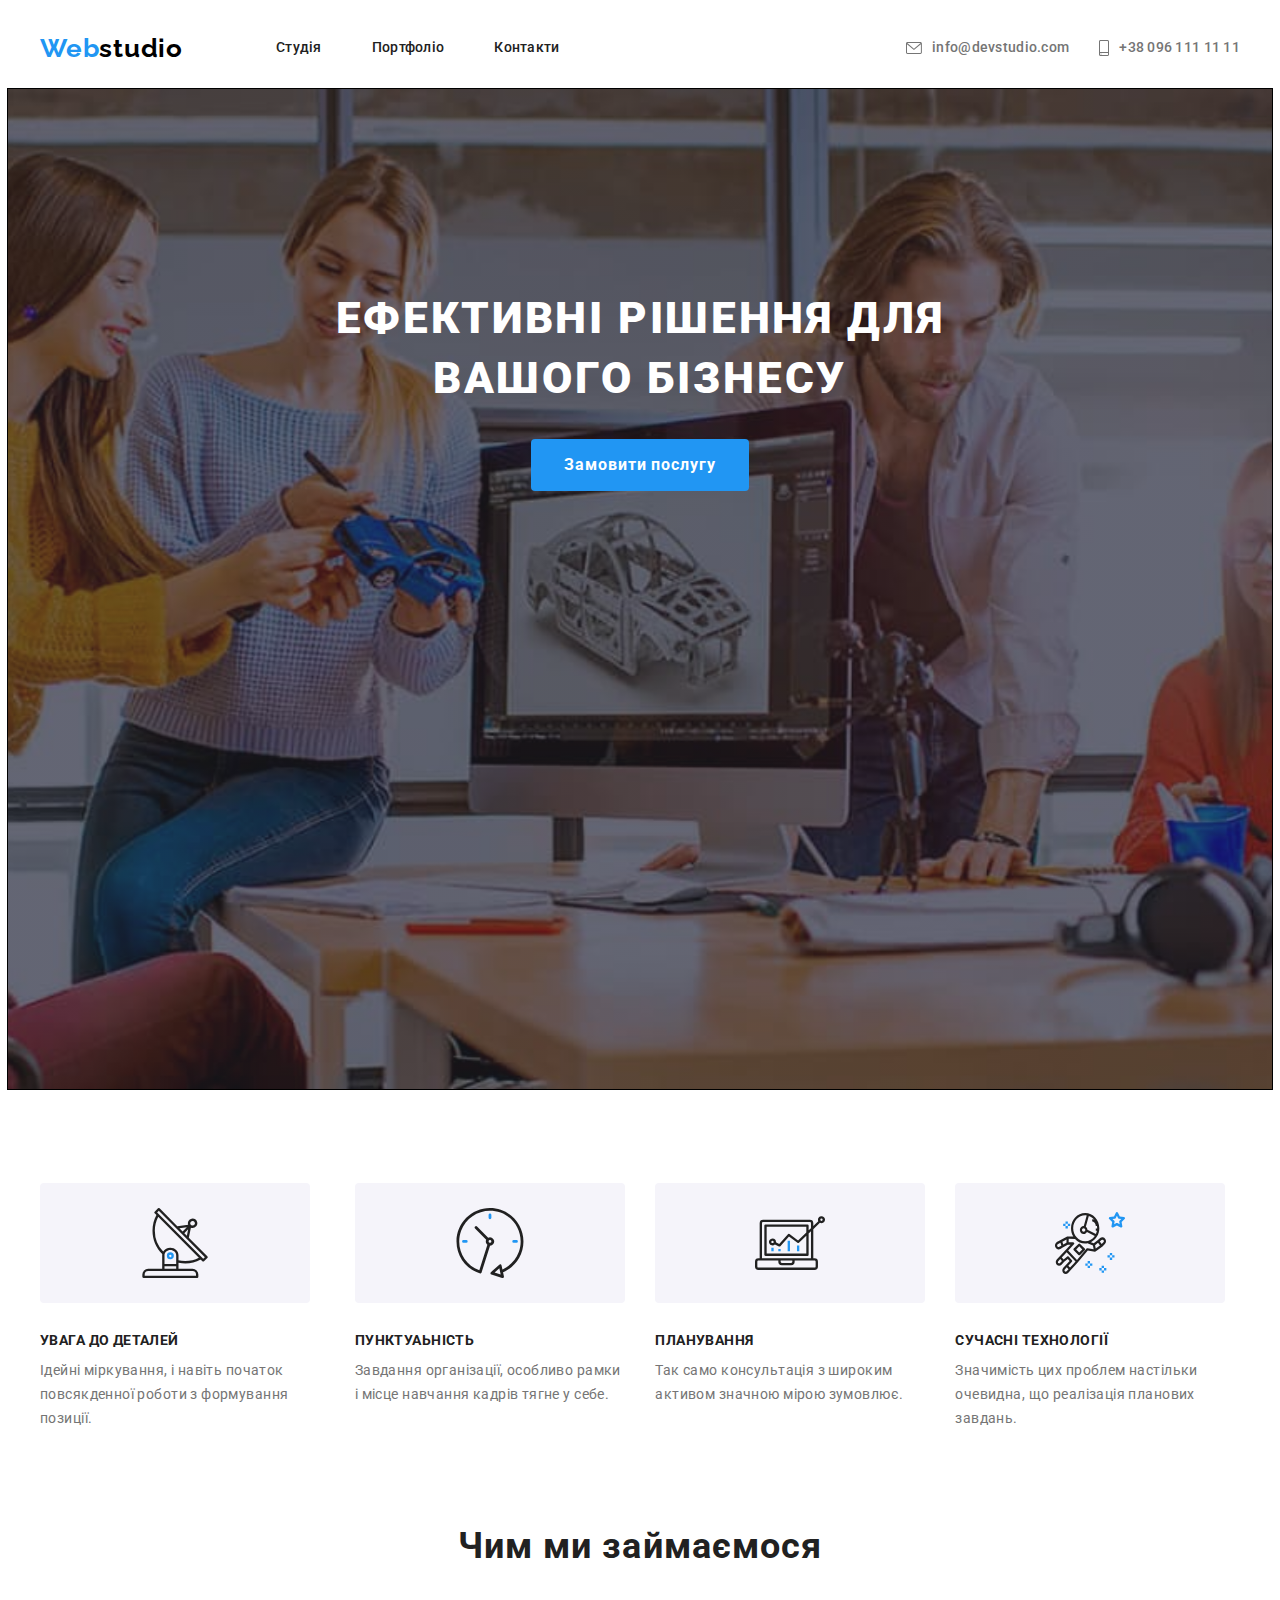
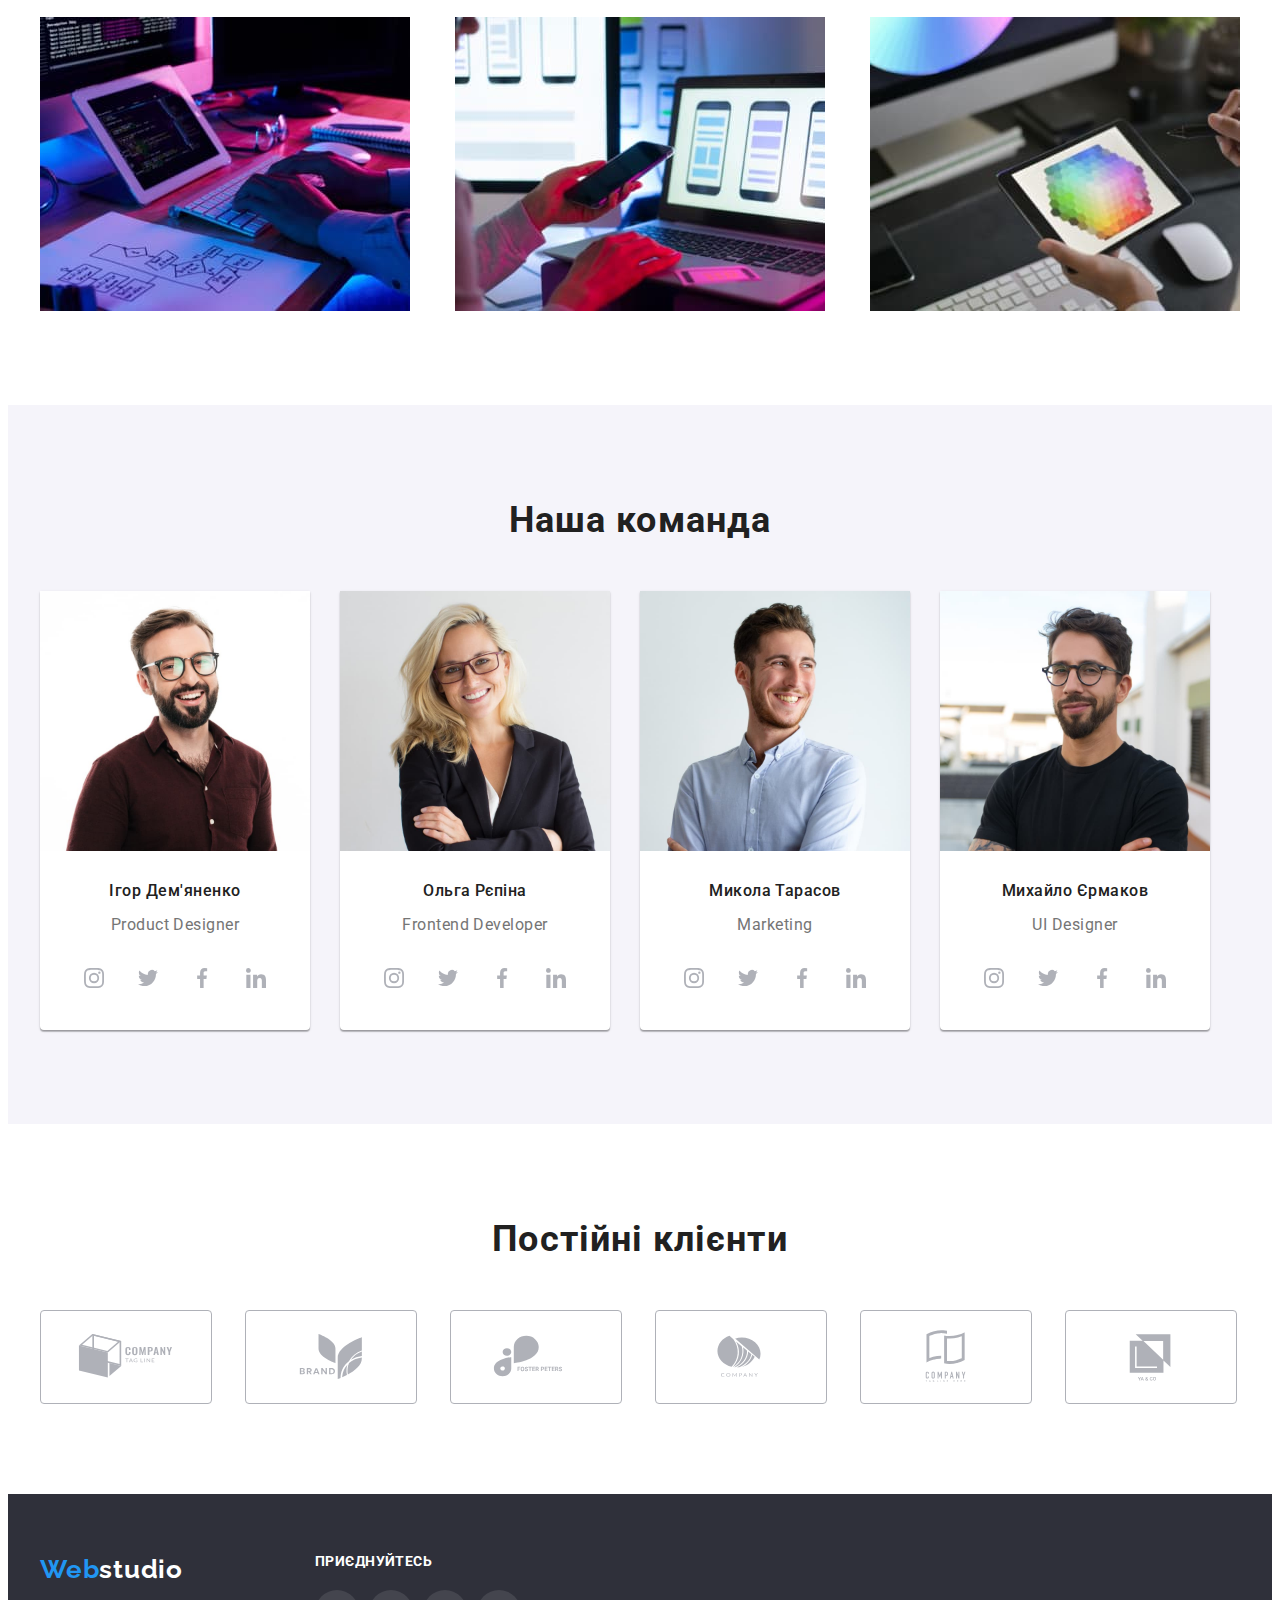
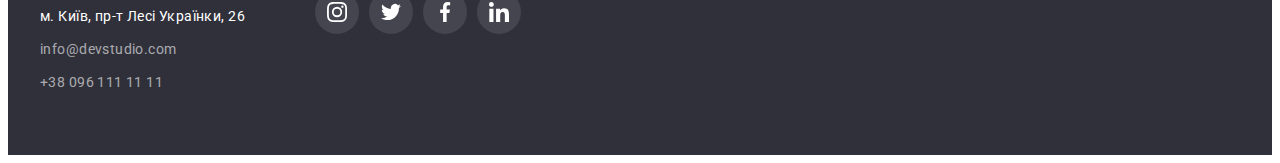
==== index.html @ 8faaefb7 "Initial commit" ====
<!DOCTYPE html>
<html lang="uk">
    <head>
        <meta charset="UTF-8" />
        <meta http-equiv="X-UA-Compatible" content="IE=edge" />
        <meta name="viewport" content="width=device-width, initial-scale=1.0" />
        <link href="https://fonts.googleapis.com/css2?family=Raleway:wght@700&family=Roboto:wght@400;500;700;900&display=swap" rel="stylesheet">
        <title>Document</title>
        <link rel="stylesheet" href="https://cdnjs.cloudflare.com/ajax/libs/modern-normalize/1.1.0/modern-normalize.min.css" 
        integrity="sha512-wpPYUAdjBVSE4KJnH1VR1HeZfpl1ub8YT/NKx4PuQ5NmX2tKuGu6U/JRp5y+Y8XG2tV+wKQpNHVUX03MfMFn9Q==" 
        crossorigin="anonymous" 
        referrerpolicy="no-referrer" />
        <link rel="stylesheet" href="./css/styles.css">
    </head>
    <body>
        <header class="top">
            <div class="container main-nav">
                <nav class="nav-main">
                    <a class="logo link" href="./index.html">Web<span class="logo-top">studio</span></a>
                    <ul class="top-nav list">
                        <li class="item">
                            <a class="nav-studio link" href="./index.html">Студія</a>
                        </li>
                        <li class="item">
                            <a class="nav-portfolio link" href="./portfolio.html">Портфоліо</a>
                        </li>
                        <li class="item">
                            <a class="nav-contact link" href="#">Контакти</a>
                        </li>
                    </ul>
                </nav>
                <ul class="top-auth list">
                    <li class="auth-item item">
                        <a class="auth-mt link" href="mailto:info@devstudio.com">
                            <svg
                                ViewBox="0 0 43 32"
                                width="16" height="12"
                                class="auth-icon-mail">
                                <use href="./images/icons.svg#icon-envelope"></use>
                            </svg>
                            info@devstudio.com
                        </a>
                    </li>
                    <li class="auth-item item">
                        <a class="auth-mt link" href="tel:+380961111111">
                            <svg
                                ViewBox="0 0 20 32"
                                width="16" height="12"
                                class="auth-icon-tel">
                                <use href="./images/icons.svg#icon-smartphone"></use>
                            </svg>
                            +38 096 111 11 11
                        </a>
                    </li>
                </ul>
            </div>
        </header>
        <main>
            <section class="hero">
                <h1 class="hero-title">Ефективні рішення для <br />вашого бізнесу</h1>
                <button class="button" type="button" cursor="pointer">Замовити послугу</button>
            </section>
            <section class="section section-features">
                <div class="container">
                    <h2 class="section-title visually-hidden">Наші переваги</h2>
                    <ul class="features list">
                        <li class="item">
                            <div class="features-container">
                                <svg class="features-icon">
                                    <use href="./images/icons.svg#icon-antenna-1" width="70" height="70"></use>
                                </svg>
                            </div>
                            <h3 class="features-title title">Увага до деталей</h3>
                            <p class="text">
                            Ідейні міркування, і навіть початок повсякденної роботи з формування
                            позиції.
                            </p>
                        </li>
                        <li class="item">
                            <div class="features-container">
                                <svg class="features-icon">
                                    <use href="./images/icons.svg#icon-clock-1" width="70" height="70"></use>
                                </svg>
                            </div>
                            <h3 class="features-title title">Пунктуаьність</h3>
                            <p class="text">
                            Завдання організації, особливо рамки і місце навчання кадрів тягне у
                            себе.
                            </p>
                        </li>
                        <li class="item">
                            <div class="features-container">
                                <svg class="features-icon">
                                    <use href="./images/icons.svg#icon-diagram-1" width="70" height="70"></use>
                                </svg>
                            </div>
                            <h3 class="features-title title">Планування</h3>
                            <p class="text">Так само консультація з широким активом значною мірою зумовлює.</p>
                        </li>
                        <li class="item">
                            <div class="features-container">
                                <svg class="features-icon">
                                    <use href="./images/icons.svg#icon-astronaut-1" width="70" height="70"></use>
                                </svg>
                            </div>
                            <h3 class="features-title title">Сучасні технології</h3>
                            <p class="text">
                            Значимість цих проблем настільки очевидна, що реалізація планових
                            завдань.
                            </p>
                        </li>
                    </ul>
                </div>
            </section>
            <section class="section">
                <div class="container">
                    <h2 class="section-title centered">Чим ми займаємося</h2>
                    <ul class="work-list list">
                        <li class="item">
                            <img src="./images/workprogramming.jpg" alt="фото роботи за комп'ютером з кодом" width="370" />
                        </li>
                        <li class="item">
                            <img src="./images/workstyles.jpg" alt="фото роботи за комп'ютером зі стилями " width="370" />
                        </li>
                        <li class="item">
                            <img src="./images/workcolor.jpg" alt="фото роботи за комп'ютером з кольором" width="370" />
                        </li>
                    </ul>
                </div>
            </section>
            <section class="section our-team">
                <div class="container">
                <h2 class="section-title centered">Наша команда</h2>
                
                    <ul class="team list">
                        <li class="team-item">
                            <img src="./images/demianenko.jpg" alt="фото Ігор Дем'яненко дизайнер продукту" width="270" />
                            <h3 class="team-title title">Ігор Дем'яненко</h3>
                            <p class="text">Product Designer</p>
                            <ul class="team-soial list">
                                <li class="soial-item item">
                                    <a class="link-team" href="#" target="_blank" rel="noopener noreferrer nofollow">
                                        <svg
                                            ViewBox="0 0 32 32"
                                            width="20" height="20"
                                            class="team-icon">
                                            <use href="./images/icons.svg#icon-instagram-2"></use>
                                        </svg>
                                    </a>
                                </li>
                                <li class="soial-item item">
                                    <a class="link-team" href="#" target="_blank" rel="noopener noreferrer nofollow">
                                        <svg 
                                            ViewBox="0 0 32 32"
                                            width="20" height="20"
                                            class="team-icon">
                                            <use href="./images/icons.svg#icon-twitter-1" ></use>
                                        </svg>
                                    </a>
                                </li>
                                <li class="soial-item item">
                                    <a class="link-team" href="#" target="_blank" rel="noopener noreferrer nofollow">
                                        <svg 
                                            ViewBox="0 0 32 32"
                                            width="20" height="20"
                                            class="team-icon">
                                            <use href="./images/icons.svg#icon-facebook-1"></use>
                                        </svg>
                                    </a>
                                </li>
                                <li class="soial-item item">
                                    <a class="link-team" href="#" target="_blank" rel="noopener noreferrer nofollow">
                                        <svg 
                                            ViewBox="0 0 32 32"
                                            width="20" height="20"
                                            class="team-icon">
                                            <use href="./images/icons.svg#icon-linkedin-1"></use>
                                        </svg>
                                    </a>
                                </li>
                            </ul>
                        </li>
                        <li class="team-item">
                            <img src="./images/repina.jpg" alt="фото Ольга Рєпіна 
                                    фронтeнт розробник" width="270" />
                            <h3 class="team-title title">Ольга Рєпіна</h3>
                            <p class="text">Frontend Developer</p>
                            <ul class="team-soial list">
                                <li class="soial-item item">
                                    <a class="link-team" href="#" target="_blank" rel="noopener noreferrer nofollow">
                                        <svg
                                            ViewBox="0 0 32 32"
                                            width="20" height="20"
                                            class="team-icon">
                                            <use href="./images/icons.svg#icon-instagram-2"></use>
                                        </svg>
                                    </a>
                                </li>
                                <li class="soial-item item">
                                    <a class="link-team" href="#" target="_blank" rel="noopener noreferrer nofollow">
                                        <svg 
                                            ViewBox="0 0 32 32"
                                            width="20" height="20"
                                            class="team-icon">
                                            <use href="./images/icons.svg#icon-twitter-1" ></use>
                                        </svg>
                                    </a>
                                </li>
                                <li class="soial-item item">
                                    <a class="link-team" href="#" target="_blank" rel="noopener noreferrer nofollow">
                                        <svg 
                                            ViewBox="0 0 32 32"
                                            width="20" height="20"
                                            class="team-icon">
                                            <use href="./images/icons.svg#icon-facebook-1"></use>
                                        </svg>
                                    </a>
                                </li>
                                <li class="soial-item item">
                                    <a class="link-team" href="#" target="_blank" rel="noopener noreferrer nofollow">
                                        <svg 
                                            ViewBox="0 0 32 32"
                                            width="20" height="20"
                                            class="team-icon">
                                            <use href="./images/icons.svg#icon-linkedin-1"></use>
                                        </svg>
                                    </a>
                                </li>
                            </ul>
                        </li>
                        <li class="team-item">
                            <img src="./images/tarasov.jpg" alt="фото Микола Тарасов маркетолог" width="270" />
                            <h3 class="team-title title">Микола Тарасов</h3>
                            <p class="text">Marketing</p>
                            <ul class="team-soial list">
                                <li class="soial-item item">
                                    <a class="link-team" href="#" target="_blank" rel="noopener noreferrer nofollow">
                                        <svg
                                            ViewBox="0 0 32 32"
                                            width="20" height="20"
                                            class="team-icon">
                                            <use href="./images/icons.svg#icon-instagram-2"></use>
                                        </svg>
                                    </a>
                                </li>
                                <li class="soial-item item">
                                    <a class="link-team" href="#" target="_blank" rel="noopener noreferrer nofollow">
                                        <svg 
                                            ViewBox="0 0 32 32"
                                            width="20" height="20"
                                            class="team-icon">
                                            <use href="./images/icons.svg#icon-twitter-1" ></use>
                                        </svg>
                                    </a>
                                </li>
                                <li class="soial-item item">
                                    <a class="link-team" href="#" target="_blank" rel="noopener noreferrer nofollow">
                                        <svg 
                                            ViewBox="0 0 32 32"
                                            width="20" height="20"
                                            class="team-icon">
                                            <use href="./images/icons.svg#icon-facebook-1"></use>
                                        </svg>
                                    </a>
                                </li>
                                <li class="soial-item item">
                                    <a class="link-team" href="#" target="_blank" rel="noopener noreferrer nofollow">
                                        <svg 
                                            ViewBox="0 0 32 32"
                                            width="20" height="20"
                                            class="team-icon">
                                            <use href="./images/icons.svg#icon-linkedin-1"></use>
                                        </svg>
                                    </a>
                                </li>
                            </ul>
                        </li>
                        <li class="team-item">
                            <img src="./images/ermakov.jpg" alt="фото Михайло Єрмаков дизайнер інтерфейсу" width="270" />
                            <h3 class="team-title title">Михайло Єрмаков</h3>
                            <p class="text">UI Designer</p>
                            <ul class="team-soial list">
                                <li class="soial-item item">
                                    <a class="link-team" href="#" target="_blank" rel="noopener noreferrer nofollow">
                                        <svg
                                            ViewBox="0 0 32 32"
                                            width="20" height="20"
                                            class="team-icon">
                                            <use href="./images/icons.svg#icon-instagram-2"></use>
                                        </svg>
                                    </a>
                                </li>
                                <li class="soial-item item">
                                    <a class="link-team" href="#" target="_blank" rel="noopener noreferrer nofollow">
                                        <svg 
                                            ViewBox="0 0 32 32"
                                            width="20" height="20"
                                            class="team-icon">
                                            <use href="./images/icons.svg#icon-twitter-1" ></use>
                                        </svg>
                                    </a>
                                </li>
                                <li class="soial-item item">
                                    <a class="link-team" href="#" target="_blank" rel="noopener noreferrer nofollow">
                                        <svg 
                                            ViewBox="0 0 32 32"
                                            width="20" height="20"
                                            class="team-icon">
                                            <use href="./images/icons.svg#icon-facebook-1"></use>
                                        </svg>
                                    </a>
                                </li>
                                <li class="soial-item item">
                                    <a class="link-team" href="#" target="_blank" rel="noopener noreferrer nofollow">
                                        <svg 
                                            ViewBox="0 0 32 32"
                                            width="20" height="20"
                                            class="team-icon">
                                            <use href="./images/icons.svg#icon-linkedin-1"></use>
                                        </svg>
                                    </a>
                                </li>
                            </ul>
                        </li>
                    </ul>
                </div>
            </section>
            <section class="section">
                <div class="container">
                    <h2 class="section-title centered">Постійні клієнти</h2>
                    <ul class="client list">
                        <li class="client-item item">
                            <a class="link-client" href="#" target="_blank" rel="noopener noreferrer nofollow">
                                <svg class="link-icon">
                                    <use href="./images/icons.svg#icon-Logo"     width="106" height="60"></use>
                                </svg>
                            </a>
                        </li>
                        <li class="client-item item">
                            <a class="link-client" href="#" target="_blank" rel="noopener noreferrer nofollow">
                                <svg class="link-icon">
                                    <use href="./images/icons.svg#icon-Logo-1" width="106" height="60"></use>
                                </svg>
                            </a>
                        </li>
                        <li class="client-item item">
                            <a class="link-client" href="#" target="_blank" rel="noopener noreferrer nofollow">
                                <svg class="link-icon">
                                    <use href="./images/icons.svg#icon-Logo-2" width="106" height="60"></use>
                                </svg>
                            </a>
                        </li>
                        <li class="client-item item">
                            <a class="link-client" href="#" target="_blank" rel="noopener noreferrer nofollow">
                                <svg class="link-icon">
                                    <use href="./images/icons.svg#icon-Logo-3" width="106" height="60"></use>
                                </svg>
                            </a>
                        </li>
                        <li class="client-item item">
                            <a class="link-client" href="#" target="_blank" rel="noopener noreferrer nofollow">
                                <svg class="link-icon">
                                    <use href="./images/icons.svg#icon-Logo-4" width="106" height="60"></use>
                                </svg>
                            </a>
                        </li>
                        <li class="client-item item">
                            <a class="link-client" href="#" target="_blank" rel="noopener noreferrer nofollow">
                                <svg class="link-icon">
                                    <use href="./images/icons.svg#icon-Logo-5" width="106" height="60"></use>
                                </svg>
                            </a>
                        </li>
                    </ul>
                </div>
            </section>
        </main>
        <footer class="bottom">
            <div class="container footer">
                <div class="bottom-container">
                <a class="logo link" href="./index.html">Web<span class="logo-bottom">studio</span></a>
                <address  class="bottom-adres">
                    <ul class="bottom-list list">
                        <li class="bottom-item">
                        <a class="bottom-adress link" href="https://goo.gl/maps/CPtrU1FHBa2aNyZL9" target="_blank" rel="noopener noreferrer nofollow">м. Київ, пр-т Лесі Українки, 26</a>
                        </li>
                        <li class="bottom-item">
                        <a class="bottom-mail link" href="mailto:info@devstudio.com">info@devstudio.com</a>
                        </li>
                        <li class="bottom-item">
                        <a class="bottom-tel link" href="tel:+380961111111">+38 096 111 11 11</a>
                        </li>
                    </ul>
                </address>
                </div>
                <div class="social-container">
                    <h2 class="bottom-title">приєднуйтесь</h2>
                    <ul class="bottom-social-list list">
                        <li class="bottom-social-item item">
                            <a class="bottom-link-team" href="#" target="_blank" rel="noopener noreferrer nofollow">
                                <svg 
                                    ViewBox="0 0 32 32"
                                    width="20" height="20"
                                    class="bottom-team-icon">
                                    <use href="./images/icons.svg#icon-instagram-2"></use>
                                </svg>
                            </a>
                        </li>
                        <li class="bottom-social-item item">
                            <a class="bottom-link-team" href="#" target="_blank" rel="noopener noreferrer nofollow">
                                <svg 
                                    ViewBox="0 0 32 32"
                                    width="20" height="20"
                                    class="bottom-team-icon">
                                    <use href="./images/icons.svg#icon-twitter-1"></use>
                                </svg>
                            </a>
                        </li>
                        <li class="bottom-social-item item">
                            <a class="bottom-link-team" href="#" target="_blank" rel="noopener noreferrer nofollow">
                                <svg 
                                    ViewBox="0 0 32 32"
                                    width="20" height="20"
                                    class="bottom-team-icon">
                                    <use href="./images/icons.svg#icon-facebook-1"></use>
                                </svg>
                            </a>
                        </li>
                        <li class="bottom-social-item item">
                            <a class="bottom-link-team" href="#" target="_blank" rel="noopener noreferrer nofollow">
                                <svg
                                    ViewBox="0 0 32 32"
                                    width="20" height="20"
                                    class="bottom-team-icon">
                                    <use href="./images/icons.svg#icon-linkedin-1" ></use>
                                </svg>
                            </a>
                        </li>
                    </ul>
                </div>
            </div>
        </footer>
    </body>
</html>


<!-- status bar -->
---- css/styles.css ----
/* кольори 

колір <h2> - #212121
колір <p> - #757575

колір webstudio та адреса - #000000
колір hero - #FFFFFF

колір hover - #2196F3

колір пошти та тел підвалу - rgba(255, 255, 255, 0.6); */

:root {
    --primary-text-color: #212121;
    --title-text-color: #757575;
    --hero-text-color: #ffffff;
    --webstudio-text-color: #000000;
    --accent-color: #2196F3;
    --background-color: #ffffff;
    --accent-background-color: #2196F3;
    --post-tel-color: rgba(255, 255, 255, 0.6);
    --background-button-color: #F5F4FA;
    --background-footer: #2F303A;
    --icon-color: #afb1b8;
}

p,
h1,
h2,
h3,
h4,
h5,
h6 {
    margin: 0;
}
ul,
ol {
    margin: 0;
    padding-left: 0;
}
button {
    cursor: pointer;
}
address {
    font-style: normal;
}
img {
    display: block;
    max-width: 100%;
    height: auto;

}

body {
    position: relative;

    font-family: "Roboto";

    background: var(--background-color);
    color: var(--title-text-color);
}

.visually-hidden {
    position: absolute;
    width: 1px;
    height: 1px;
    margin: -1px;
    border: 0;
    padding: 0;
    
    white-space: nowrap;
    clip-path: inset(100%);
    clip: rect(0 0 0 0);
    overflow: hidden;
}

.link {
    text-decoration: none;
}

.list {
    list-style: none;
}

.item {
    list-style: none;
}

.title {
    margin-bottom: 10px;
}

.centered {
    text-align: center;
}

/* --- Header --- */

.top {
    border-bottom: 1px solid #ECECEC;
}

.container {
    width: 1200px;
    padding-left: 15px;
    padding-right: 15px;
    
    margin: 0 auto;
}

.nav-main {
    display: flex;
    align-items: center;
}
.main-nav {
    display: flex;
    align-items: center;
    padding-top: 0;
    padding-bottom: 0;
}

/* --- логотип --- */

.logo {
    font-family: 'Raleway';
    font-weight: 700;
    font-size: 26px;
    line-height: 1.19;
    letter-spacing: 0.03em;

    color: var(--accent-color);
}
.logo-top {
    color: var(--webstudio-text-color);
}

.logo:hover, .logo:focus,
.logo-top:hover, .logo-top:focus
{
    color: var(--accent-color);
}

/* --- навігація --- */

.top-nav {
    display: flex;
    margin-left: 93px;
}
/* навігація */
.top-nav .link {
    display: block;
    padding-top: 32px;
    padding-bottom: 32px;
}

.top-nav .item:not(:last-child) {
    margin-right: 50px;
}

.nav-studio {
    
    font-weight: 500;
    font-size: 14px;
    line-height: 1.14;
    letter-spacing: 0.02em;

    color: var(--primary-text-color);
}

.nav-portfolio {

    font-weight: 500;
    font-size: 14px;
    line-height: 1.14;
    letter-spacing: 0.02em;

    color: var(--primary-text-color);
}

.nav-contact {

    font-weight: 500;
    font-size: 14px;
    line-height: 1.14;
    letter-spacing: 0.02em;

    color: var(--primary-text-color);
    }


    .nav-studio:hover,
    .nav-portfolio:hover,
    .nav-contact:hover,
    .nav-studio:focus,
    .nav-portfolio:focus,
    .nav-contact:focus
{
    color: var(--accent-color);
}

/* --- контакти --- */

.top-auth {
    display: flex;
    justify-items: baseline;
    align-items: center;
    margin-left: auto;
    font-weight: 500;
    font-size: 14px;
    line-height: 1.14;
    letter-spacing: 0.02em;
    }
.top-auth .item+.item {
    margin-left: 30px;
}



.auth-item {
    display: flex;
    align-items: center;
    justify-content: center;

    font-weight: 500;
    font-size: 14px;
    line-height: 1.14;
    letter-spacing: 0.02em;

    color:var(--title-text-color);
}

.auth-icon-mail {
    width: 16px;
    height: 12px;

    margin-right: 10px;
    fill: var(--title-text-color);
    color: var(--title-text-color);
}

.auth-icon-tel {
    width: 10px;
    height: 16px;

    margin-right: 10px;
    fill: var(--title-text-color);
}

.auth-mt {
    display: flex;
    align-items: center;
    justify-content: center;
    padding-top: 32px;
    padding-bottom: 32px;

    font-weight: 500;
    font-size: 14px;
    line-height: 1.14;
    letter-spacing: 0.02em;

    color:var(--title-text-color);
    }

.auth-mt:hover,
.auth-mt:focus{
    color: var(--accent-color);
} 

.auth-mt:hover .auth-icon-mail,
.auth-mt:focus .auth-icon-mail,
.auth-mt:hover .auth-icon-tel,
.auth-mt:focus .auth-icon-tel{
    fill: var(--accent-color);
}

/* --- герой --- */

.hero {
    text-align: center;
    padding-top: 200px;
    padding-bottom: 200px;

    max-width: 1600px;
    height: 600px;
    margin-left: auto;
    margin-right: auto;
    outline: 1px solid black;
    background-image: linear-gradient(
        to right,
        rgba(47, 48, 58, 0.4),
        rgba(47, 48, 58, 0.4)
        ),
    url(../images/hero.jpg);
    background-repeat: no-repeat;
    background-position: center;
    background-size: cover;
    background-color: #C4C4C4;
}

.hero-title {

    font-weight: 900;
    font-size: 44px;
    line-height: 1.36;
    letter-spacing: 0.06em;

    color: var(--hero-text-color);

    text-transform: uppercase;
    margin-bottom: 30px;

}

.button {

    font-family: "Roboto";
    font-weight: 700;
    font-size: 16px;
    line-height: 1.88;
    letter-spacing: 0.06em;

    color: var(--hero-text-color);
    background: var(--accent-background-color);

    display: inline-block;
    border-radius: 4px;
    padding: 10px 32px;
    min-width: 216px;
    text-align: center;
    border: 1px solid transparent;

    cursor: pointer;

}

.button:hover, .button:focus {

    background: var(--accent-background-color);
}

/* --- секції --- */

.section {
    padding-top: 94px;
    padding-bottom: 94px;
    margin: 0 auto;
}

.section-features {
    padding-top: 94px;
    padding-bottom: 0px;
}

.section-title {
    font-weight: 700;
    font-size: 36px;
    line-height: 1.17;
    letter-spacing: 0.03em;
    
    color: var(--primary-text-color);
    margin-bottom: 50px;
}

/* --- наші переваги --- */

.features {

    list-style: none;
    display: flex;
}

.features .item + .item {
    margin-left: 30px;
    }


.features-container {
    display: flex;
    align-items: center;
    justify-content: center;
    background: var(--background-button-color);
    border-radius: 4px;
    width: 270px;
    height: 120px;
    margin-bottom: 30px;
}

.features-icon {
    width: 70px;
    height: 70px;
}

.features-title {

    font-weight: 700;
    font-size: 14px;
    line-height: 1.14;
    letter-spacing: 0.03em;
    text-transform: uppercase;
    
    color: var(--primary-text-color);

    margin-bottom: 10px;
}

.item > .text {
    font-size: 14px;
    line-height: 1.71;
    letter-spacing: 0.03em;
}


/* --- чим займаємось --- */

.work-list {

    list-style: none;
    display: flex;
    justify-content: space-between;
}

/* --- наша команда --- */

.our-team {
    background: var(--background-button-color);

}

.team {

    list-style: none;
    display: flex;
}

.team > .team-item + .team-item {
    margin-left: 30px;
}


.team-item {
    background: var(--background-color);
    padding-bottom: 30px;
    width: 270px;
    text-align: center;
    box-shadow: 0px 1px 3px rgba(0, 0, 0, 0.12), 0px 1px 1px rgba(0, 0, 0, 0.14), 0px 2px 1px rgba(0, 0, 0, 0.2);
    border-radius: 0px 0px 4px 4px;
}



.team-title {

    font-weight: 500;
    font-size: 16px;
    line-height: 1.19;
    letter-spacing: 0.03em;

    color: var(--primary-text-color);

    margin-top: 30px;
    
}

.team-item > .text {
    font-size: 16px;
    line-height: 1.88;
    letter-spacing: 0.03em;
}

.team-soial {
    display: flex;
    justify-content: center;
    gap: 10px;
    margin-top: 16px;
}

.soial-item {
    width: 44px;
    height: 44px;
}

.link-team {
    display: flex;
    align-items: center;
    justify-content: center;
    width: 100%;
    height: 100%;
    border-radius: 50%;
    background-color: var(--background-color);
    fill: var(--icon-color);
}

.link-team:hover,
.link-team:focus {
    background-color: var(--accent-background-color);
    fill: var(--hero-text-color);
}

.team-icon {
    width: 20px;
    height: 20px;
}

/* --- постійні клієнти --- */

.client {
    display: flex;
    gap: 30px;
}

.client-item {
    width: calc((100% - 150px) / 6);
    height: 90px;
}

.link-icon {
    fill: #AFB1B8;
    width: 106px; 
    height: 60px;    
}

.link-client {
    display: flex;
    align-items: center;
    justify-content: center;
    
    border: 1px solid #AFB1B8;
    border-radius: 4px;
    width: 170px;
    height: 92px;
}

.link-client:hover,
.link-client:focus {
    border: 1px solid var(--accent-background-color);
    border-radius: 4px;
}

.link-client:hover .link-icon,
.link-client:focus .link-icon {
    fill: var(--accent-color);
}


/* --- footer --- */


.bottom {
    padding-top: 60px;
    padding-bottom: 60px;
    background: var(--background-footer);
}
/* ---логотип--- */


.logo-bottom {
    display: inline-block;
    margin-bottom: 20px;
    color: var(--hero-text-color);
}

.logo > .link-bottom {
    display: inline-block;
    margin-bottom: 20px;
    font-family: 'Raleway';
    font-weight: 700;
    font-size: 26px;
    line-height: 1.19;
    letter-spacing: 0.03em;

    color: var(--accent-color);
}

.logo-bottom:hover, .logo-bottom:focus 
{
    color: var(--accent-color);
}

.bottom-list {
    display: block;
    list-style: none;

    font-weight: 400;
    font-size: 14px;
    line-height: 1.71;
    letter-spacing: 0.03em;
}

.bottom-list .bottom-item + .bottom-item {
    margin-top: 9px;
}

.bottom-adress {
    color: var(--hero-text-color);
}

.bottom-adress:hover, .bottom-adress:focus 
{
    color: var(--accent-color);
}

.bottom-mail {
    color: var(--post-tel-color);
}

.bottom-mail:hover, .bottom-mail:focus 
{
    color: var(--accent-color);
}


.bottom-tel {
    color: var(--post-tel-color);
}

.bottom-tel:hover, .bottom-tel:focus 
{
    color: var(--accent-color);
}

.footer {
    display: flex;
    padding-top: 0;
    padding-bottom: 0;
}

.social-container {
    margin-left: 70px;
}

.bottom-title {
    font-weight: 700;
    font-size: 14px;
    line-height: 1.14;
    letter-spacing: 0.03em;
    text-transform: uppercase;
    color: var(--hero-text-color);
}

.bottom-social-list {
    display: flex;
    gap: 10px;
    margin-top: 20px
}

.bottom-social-item {
    width: 44px;
    height: 44px;
}

.bottom-link-team {
    display: flex;
    align-items: center;
    justify-content: center;
    
    width: 100%;
    height: 100%;
    background: rgba(255, 255, 255, 0.1);
    border-radius: 50%;
    fill: var(--hero-text-color);
}

.bottom-link-team:hover, .bottom-link-team:focus {
    background-color: var(--accent-background-color);
}



/* !--- поротфоліо --- інша сторінка --- */

/* --- фільтр --- */

.btn-list {
    display: flex;
    align-items: center;
    justify-content: center;

    margin-bottom: 50px;
}

.btn-list .item + .item {
    margin-left: 8px;
}

.btn-list {
    list-style: none;
}

.btn-link {
    padding: 6px 22px;
    text-align: center;
    border: 1px solid transparent;
    border-radius: 4px;

    font-weight: 500;
    font-size: 16px;
    line-height: 1.63;
    letter-spacing: 0.03em;
    
    color: var(--primary-text-color);
    background: var(--background-button-color);
}

.btn-link:hover, .btn-link:focus
{
    color: var(--hero-text-color);
    background: var(--accent-background-color);
    /* padding: 6px 25px; */
    box-shadow: 0px 3px 1px rgba(0, 0, 0, 0.1), 0px 1px 2px rgba(0, 0, 0, 0.08), 0px 2px 2px rgba(0, 0, 0, 0.12);
border-radius: 4px;
}

/* --- галерея --- */

.gallery-container {
    padding: 20px 24px;
}

.gallery-title {
    margin-bottom: 4px;
    font-weight: 700;
    font-size: 18px;
    line-height: 2;
    letter-spacing: 0.06em;

    color: var(--primary-text-color);
}

.texte {
    font-weight: 400;
    font-size: 16px;
    line-height: 1.88;
    letter-spacing: 0.03em;
}

.gallery-list {
    
    list-style: none;
    display: flex;
    flex-wrap: wrap;
    gap: 30px;
}

.gallery-list .item {
    width: 370px;

    /* flex-basis: calc((100%-60px)/3); */
    

    /* margin-right: 0px; */
    /* padding: 0px; */
    border: 1px solid #EEEEEE;
}
/* .gallery-list .item:nth-child(3n) { 
    margin-right: 0;
}
*/

.gallery-list .item:hover, .gallery-list .item:focus {
background: var(--background-color);
border: 1px solid #EEEEEE;
box-shadow: 0px 1px 1px rgba(0, 0, 0, 0.12), 0px 4px 4px rgba(0, 0, 0, 0.06), 1px 4px 6px rgba(0, 0, 0, 0.16);
}




/*  live server   */
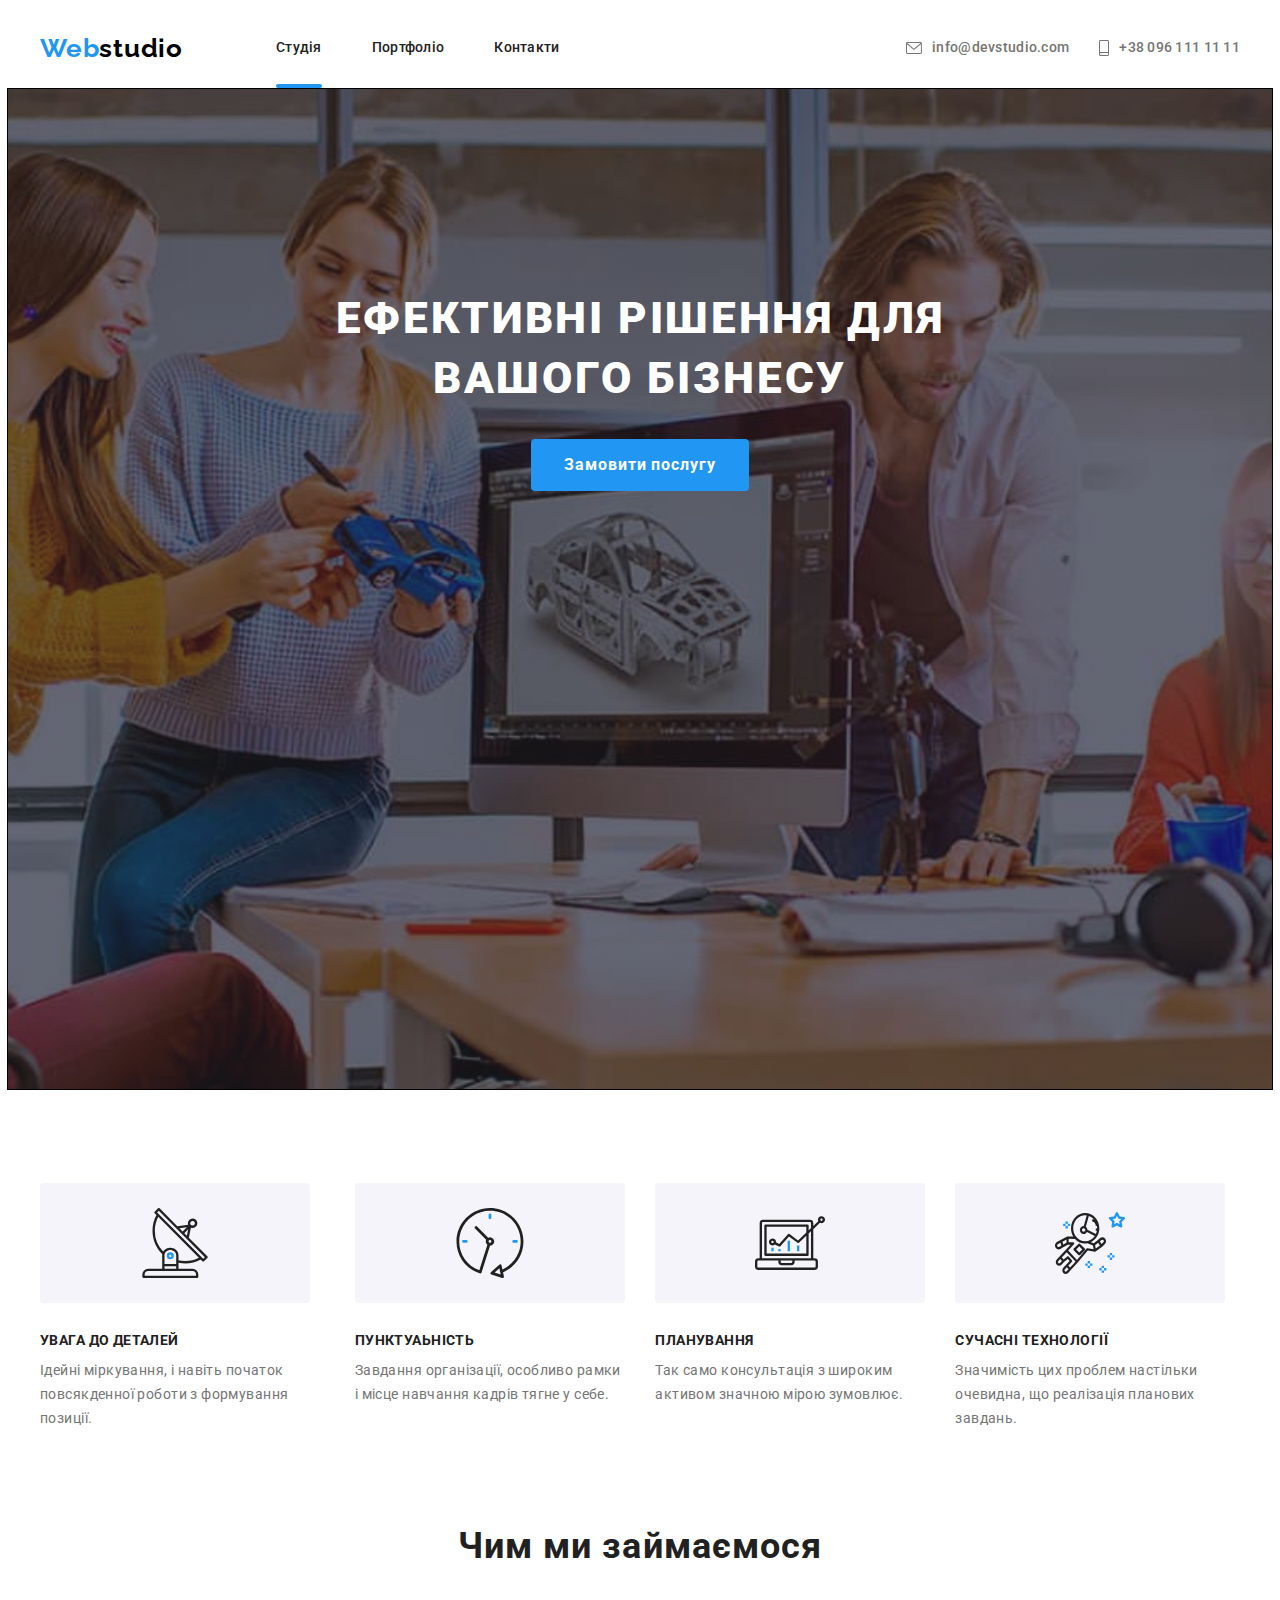
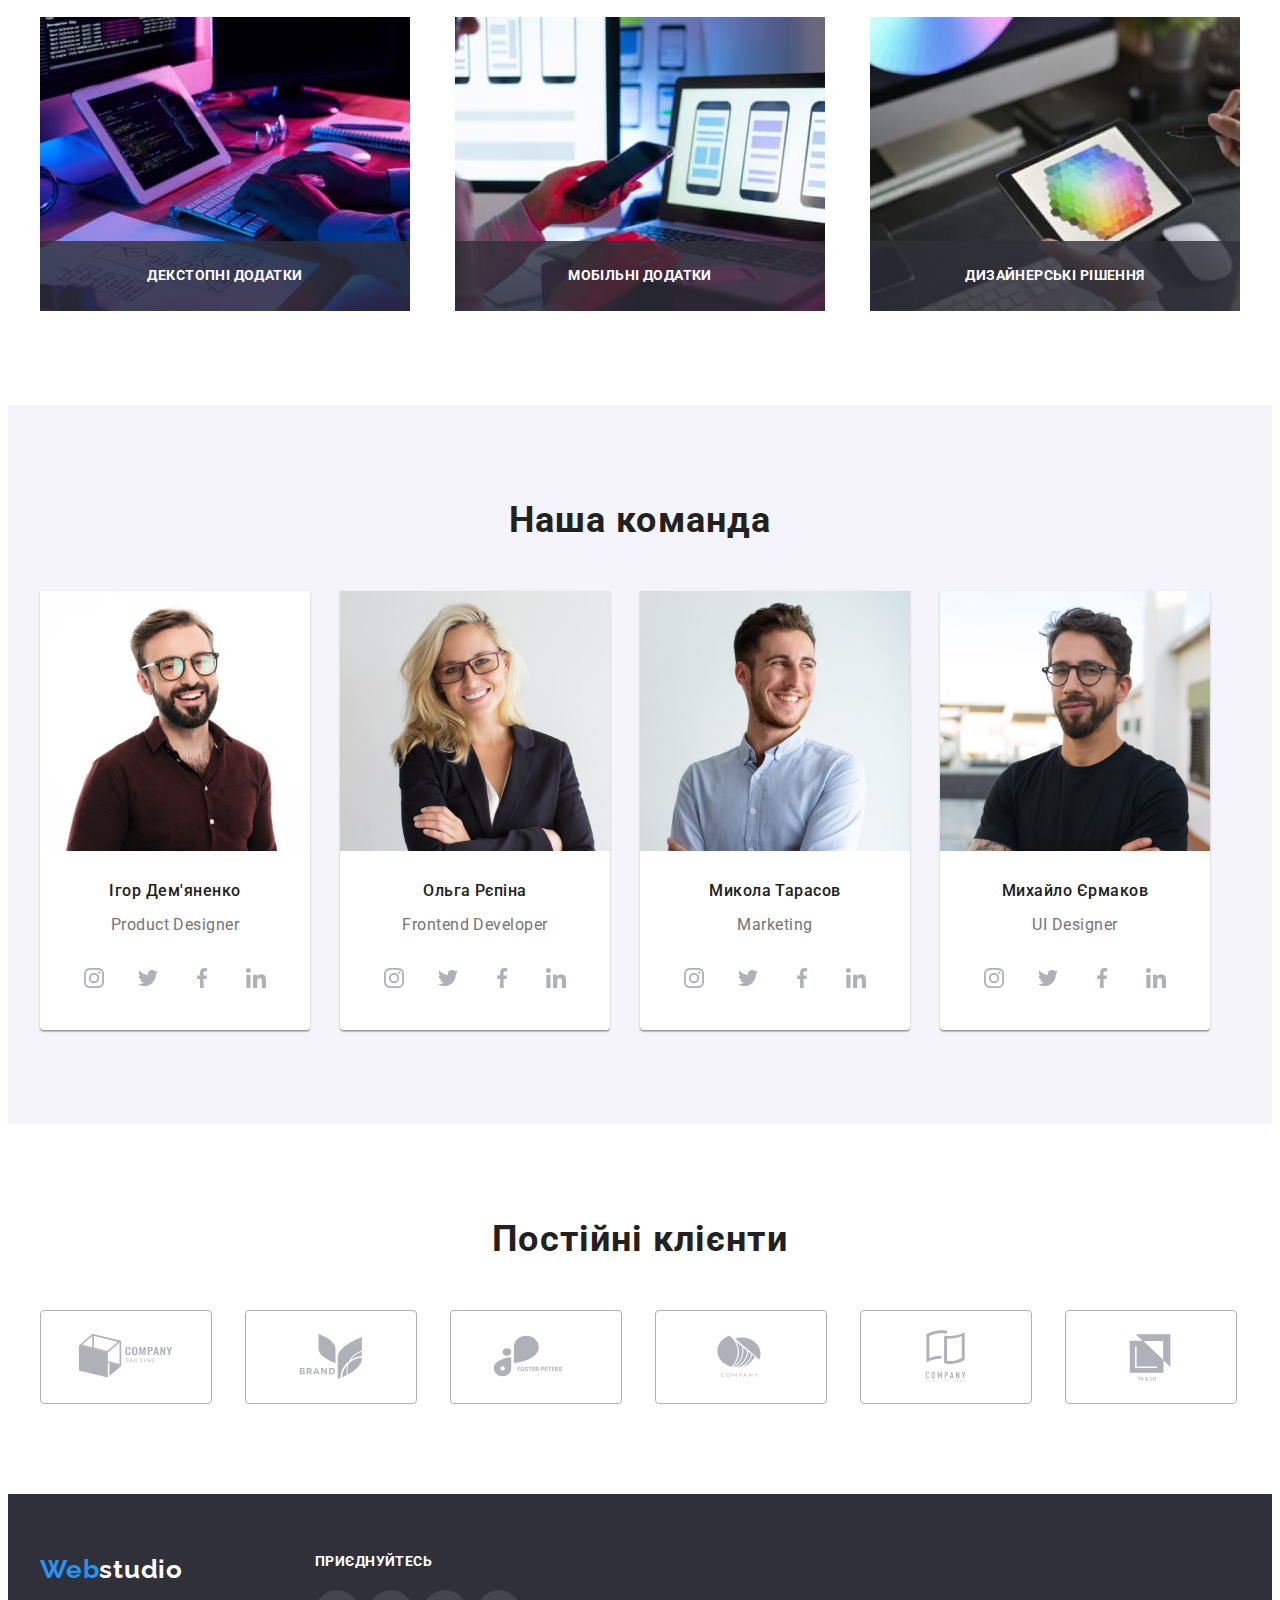
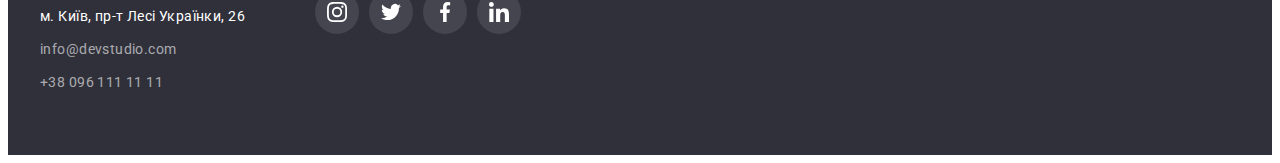
==== commit 0c08ddc3: "ДЗ 5 завершено" ====
--- a/index.html
+++ b/index.html
@@ -19,7 +19,7 @@
                     <a class="logo link" href="./index.html">Web<span class="logo-top">studio</span></a>
                     <ul class="top-nav list">
                         <li class="item">
-                            <a class="nav-studio link" href="./index.html">Студія</a>
+                            <a class="nav-studio link emphasis" href="./index.html">Студія</a>
                         </li>
                         <li class="item">
                             <a class="nav-portfolio link" href="./portfolio.html">Портфоліо</a>
@@ -58,7 +58,7 @@
         <main>
             <section class="hero">
                 <h1 class="hero-title">Ефективні рішення для <br />вашого бізнесу</h1>
-                <button class="button" type="button" cursor="pointer">Замовити послугу</button>
+                <button class="button" type="button" cursor="pointer" data-modal-open>Замовити послугу</button>
             </section>
             <section class="section section-features">
                 <div class="container">
@@ -117,13 +117,22 @@
                     <h2 class="section-title centered">Чим ми займаємося</h2>
                     <ul class="work-list list">
                         <li class="item">
-                            <img src="./images/workprogramming.jpg" alt="фото роботи за комп'ютером з кодом" width="370" />
-                        </li>
-                        <li class="item">
-                            <img src="./images/workstyles.jpg" alt="фото роботи за комп'ютером зі стилями " width="370" />
-                        </li>
-                        <li class="item">
-                            <img src="./images/workcolor.jpg" alt="фото роботи за комп'ютером з кольором" width="370" />
+                            <div class="img-text-top">
+                                <img src="./images/workprogramming.jpg" alt="фото роботи за комп'ютером з кодом" width="370" />
+                                <p class="text-top">декстопні додатки</p>
+                            </div>
+                        </li>
+                        <li class="item">
+                            <div class="img-text-top">
+                                <img src="./images/workstyles.jpg" alt="фото роботи за комп'ютером зі стилями " width="370" />
+                                <p class="text-top">мобільні додатки</p>
+                            </div>
+                        </li>
+                        <li class="item">
+                            <div class="img-text-top">
+                                <img src="./images/workcolor.jpg" alt="фото роботи за комп'ютером з кольором" width="370" />
+                                <p class="text-top">дизайнерські рішення</p>
+                            </div>
                         </li>
                     </ul>
                 </div>
@@ -440,8 +449,17 @@
                 </div>
             </div>
         </footer>
+        <div class="backdrop is-hidden" data-modal>
+            <div class="modal">
+                <button type="button" class="modal-close" data-modal-close>
+                    <svg class="icon-modal-close" width="18" height="18">
+                        <use href="./images/icons.svg#icon-modal-close"></use>
+                    </svg>
+                </button>
+            </div>
+        </div>
+        <script src="./js/modal.js"></script>
     </body>
 </html>
 
 
-<!-- status bar -->--- a/css/styles.css
+++ b/css/styles.css
@@ -22,6 +22,9 @@
     --background-button-color: #F5F4FA;
     --background-footer: #2F303A;
     --icon-color: #afb1b8;
+    --color-red: red;
+
+    --time-cubic: color 250ms cubic-bezier(0.4, 0, 0.2, 1);
 }
 
 p,
@@ -76,6 +79,7 @@
 
 .link {
     text-decoration: none;
+    transition: color 250ms cubic-bezier(0.4, 0, 0.2, 1);
 }
 
 .list {
@@ -129,9 +133,11 @@
     letter-spacing: 0.03em;
 
     color: var(--accent-color);
+    transition: color 250ms cubic-bezier(0.4, 0, 0.2, 1);
 }
 .logo-top {
     color: var(--webstudio-text-color);
+    transition: color 250ms cubic-bezier(0.4, 0, 0.2, 1);
 }
 
 .logo:hover, .logo:focus,
@@ -158,23 +164,37 @@
 }
 
 .nav-studio {
-    
+    position: relative;
     font-weight: 500;
     font-size: 14px;
     line-height: 1.14;
     letter-spacing: 0.02em;
 
     color: var(--primary-text-color);
+    transition: color 250ms cubic-bezier(0.4, 0, 0.2, 1);
 }
 
 .nav-portfolio {
-
+    position: relative;
     font-weight: 500;
     font-size: 14px;
     line-height: 1.14;
     letter-spacing: 0.02em;
 
     color: var(--primary-text-color);
+    transition: color 250ms cubic-bezier(0.4, 0, 0.2, 1);
+}
+
+.emphasis::after {
+    content: "";
+    position: absolute;
+    bottom: 0;
+    left: 0;
+    width: 100%;
+    height: 4px;
+
+    background: #2196F3;
+    border-radius: 2px;
 }
 
 .nav-contact {
@@ -185,6 +205,7 @@
     letter-spacing: 0.02em;
 
     color: var(--primary-text-color);
+    transition: color 250ms cubic-bezier(0.4, 0, 0.2, 1);
     }
 
 
@@ -236,6 +257,7 @@
     margin-right: 10px;
     fill: var(--title-text-color);
     color: var(--title-text-color);
+    transition: fill 250ms cubic-bezier(0.4, 0, 0.2, 1);
 }
 
 .auth-icon-tel {
@@ -244,6 +266,7 @@
 
     margin-right: 10px;
     fill: var(--title-text-color);
+    transition: fill 250ms cubic-bezier(0.4, 0, 0.2, 1);
 }
 
 .auth-mt {
@@ -259,12 +282,13 @@
     letter-spacing: 0.02em;
 
     color:var(--title-text-color);
+    transition: color 250ms cubic-bezier(0.4, 0, 0.2, 1);
     }
 
 .auth-mt:hover,
 .auth-mt:focus{
     color: var(--accent-color);
-} 
+}
 
 .auth-mt:hover .auth-icon-mail,
 .auth-mt:focus .auth-icon-mail,
@@ -321,6 +345,7 @@
 
     color: var(--hero-text-color);
     background: var(--accent-background-color);
+    transition: background 250ms cubic-bezier(0.4, 0, 0.2, 1);
 
     display: inline-block;
     border-radius: 4px;
@@ -330,7 +355,6 @@
     border: 1px solid transparent;
 
     cursor: pointer;
-
 }
 
 .button:hover, .button:focus {
@@ -417,6 +441,51 @@
     list-style: none;
     display: flex;
     justify-content: space-between;
+}
+
+.img-text-top {
+    position: relative;
+    overflow: hidden;
+
+}
+
+/* .text-top::before {
+    
+} */
+
+.text-top {
+    position: absolute;
+    width: 100%;
+    height: 70px;
+    /* top: 53%; */
+    bottom: 0px;
+    overflow: auto;
+    display: flex;
+    align-items:center;
+    justify-content: center;
+    /* text-align: center; */
+
+    font-weight: 700;
+    font-size: 14px;
+    line-height: 1.14;
+    letter-spacing: 0.03em;
+    text-transform: uppercase;
+
+    color: #FFFFFF;
+    background: rgba(47, 48, 58, 0.8);
+
+
+    /* position: absolute;
+    top: 0;
+    transform: translateY(100%);
+    transition: 250ms linear;
+    overflow: auto;
+
+    padding: 61px 24px 65px 24px;
+    font-size: 18px;
+    line-height: 1.56;
+    letter-spacing: 0.03em; */
+    
 }
 
 /* --- наша команда --- */
@@ -488,6 +557,9 @@
     border-radius: 50%;
     background-color: var(--background-color);
     fill: var(--icon-color);
+    transition: background 250ms cubic-bezier(0.4, 0, 0.2, 1);
+    
+    
 }
 
 .link-team:hover,
@@ -499,6 +571,7 @@
 .team-icon {
     width: 20px;
     height: 20px;
+    transition: fill 250ms cubic-bezier(0.4, 0, 0.2, 1);
 }
 
 /* --- постійні клієнти --- */
@@ -516,7 +589,8 @@
 .link-icon {
     fill: #AFB1B8;
     width: 106px; 
-    height: 60px;    
+    height: 60px;
+    transition: fill 250ms cubic-bezier(0.4, 0, 0.2, 1);
 }
 
 .link-client {
@@ -528,6 +602,7 @@
     border-radius: 4px;
     width: 170px;
     height: 92px;
+    transition: border 250ms cubic-bezier(0.4, 0, 0.2, 1);
 }
 
 .link-client:hover,
@@ -550,6 +625,7 @@
     padding-bottom: 60px;
     background: var(--background-footer);
 }
+
 /* ---логотип--- */
 
 
@@ -557,6 +633,7 @@
     display: inline-block;
     margin-bottom: 20px;
     color: var(--hero-text-color);
+    transition: color 250ms cubic-bezier(0.4, 0, 0.2, 1);
 }
 
 .logo > .link-bottom {
@@ -569,9 +646,11 @@
     letter-spacing: 0.03em;
 
     color: var(--accent-color);
-}
-
-.logo-bottom:hover, .logo-bottom:focus 
+    transition: color 250ms cubic-bezier(0.4, 0, 0.2, 1);
+}
+
+.logo-bottom:hover, .logo-bottom:focus,
+.logo:hover, .logo:focus 
 {
     color: var(--accent-color);
 }
@@ -658,6 +737,7 @@
     background: rgba(255, 255, 255, 0.1);
     border-radius: 50%;
     fill: var(--hero-text-color);
+    transition: background-color 250ms cubic-bezier(0.4, 0, 0.2, 1);
 }
 
 .bottom-link-team:hover, .bottom-link-team:focus {
@@ -666,7 +746,7 @@
 
 
 
-/* !--- поротфоліо --- інша сторінка --- */
+/* !--- поротфоліо --- */
 
 /* --- фільтр --- */
 
@@ -684,6 +764,10 @@
 
 .btn-list {
     list-style: none;
+}
+
+.btn-text {
+    transition: color 250ms cubic-bezier(0.4, 0, 0.2, 1);
 }
 
 .btn-link {
@@ -699,6 +783,7 @@
     
     color: var(--primary-text-color);
     background: var(--background-button-color);
+    transition: background-color 250ms cubic-bezier(0.4, 0, 0.2, 1);
 }
 
 .btn-link:hover, .btn-link:focus
@@ -743,13 +828,11 @@
 
 .gallery-list .item {
     width: 370px;
-
+    border: 1px solid #EEEEEE;
     /* flex-basis: calc((100%-60px)/3); */
-    
-
     /* margin-right: 0px; */
     /* padding: 0px; */
-    border: 1px solid #EEEEEE;
+    transition: box-shadow 250ms cubic-bezier(0.4, 0, 0.2, 1);
 }
 /* .gallery-list .item:nth-child(3n) { 
     margin-right: 0;
@@ -757,12 +840,97 @@
 */
 
 .gallery-list .item:hover, .gallery-list .item:focus {
-background: var(--background-color);
-border: 1px solid #EEEEEE;
-box-shadow: 0px 1px 1px rgba(0, 0, 0, 0.12), 0px 4px 4px rgba(0, 0, 0, 0.06), 1px 4px 6px rgba(0, 0, 0, 0.16);
-}
-
-
-
+    background: var(--background-color);
+    border: 1px solid #EEEEEE;
+    box-shadow: 0px 1px 1px rgba(0, 0, 0, 0.12), 0px 4px 4px rgba(0, 0, 0, 0.06), 1px 4px 6px rgba(0, 0, 0, 0.16);
+}
+
+.item:hover .item-top-text {
+    transform: translateY(0);
+}
+
+.img-text-container {
+    position: relative;
+    overflow: hidden;
+
+}
+
+
+
+.item-top-text {
+    position: absolute;
+    top: 0;
+    transform: translateY(100%);
+    transition: 250ms linear;
+    overflow: auto;
+
+    padding: 61px 24px 65px 24px;
+    font-size: 18px;
+    line-height: 1.56;
+    letter-spacing: 0.03em;
+    color: #FFFFFF;
+    border: 1px solid #000000;
+    text-shadow: 0px 4px 4px rgba(0, 0, 0, 0.25);
+    background: rgba(33, 150, 243, 0.9);
+}
+
+
+
+/*! --- модальне вікно --- */
+
+.backdrop {
+    width: 100%;
+    height: 100%;
+    position: fixed;
+    top: 0;
+    background-color: rgba(0, 0, 0, 0.5);
+    transition: opacity 250ms linear, visibility 250ms linear;
+    
+}
+
+.modal {
+    position: absolute;
+    width: 528px;
+    height: 581px;
+    top: 50%;
+    left: 50%;
+    transform: translate(-50%, -50%) scale(1);transition: transform 250ms linear;
+
+    background: #FFFFFF;
+    box-shadow: 0px 1px 3px rgba(0, 0, 0, 0.12), 0px 1px 1px rgba(0, 0, 0, 0.14), 0px 2px 1px rgba(0, 0, 0, 0.2);
+    border-radius: 4px;
+}
+
+.backdrop.is-hidden .modal {
+    transform: translate(-50%, -50%) scale(0);
+}
+
+.modal-close {
+    position: absolute;
+    width: 30px;
+    height: 30px;
+    background-color: transparent;
+    border: 1px solid rgba(0, 0, 0, 0.1);
+    border-radius: 50%;
+    top: 10px;
+    right: 10px;
+
+    display: flex;
+    align-items: center;
+    justify-content: center;
+    
+}
+
+.backdrop.is-hidden {
+    visibility: hidden;
+    opacity: 0;
+    pointer-events: none;
+}
+
+
+
+.proba {
+    transition: 1;
+}
 
 /*  live server   */
